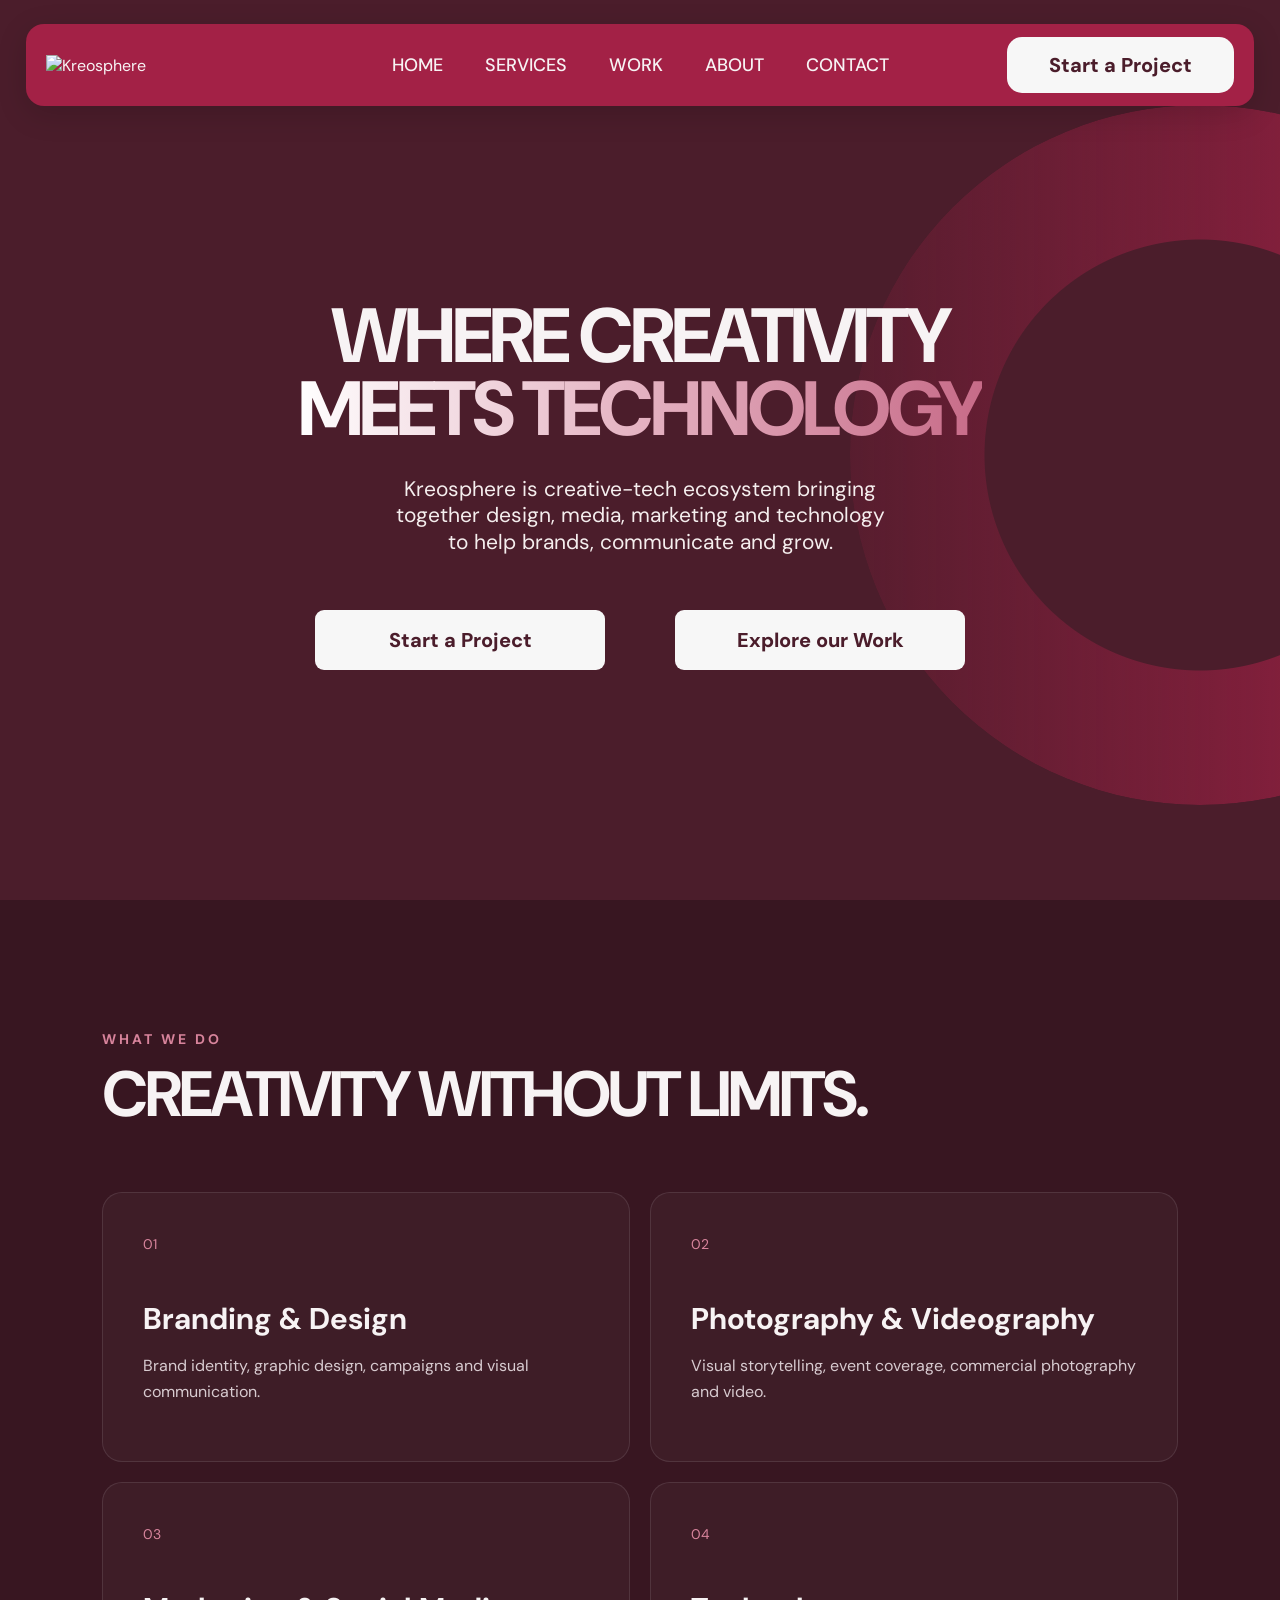
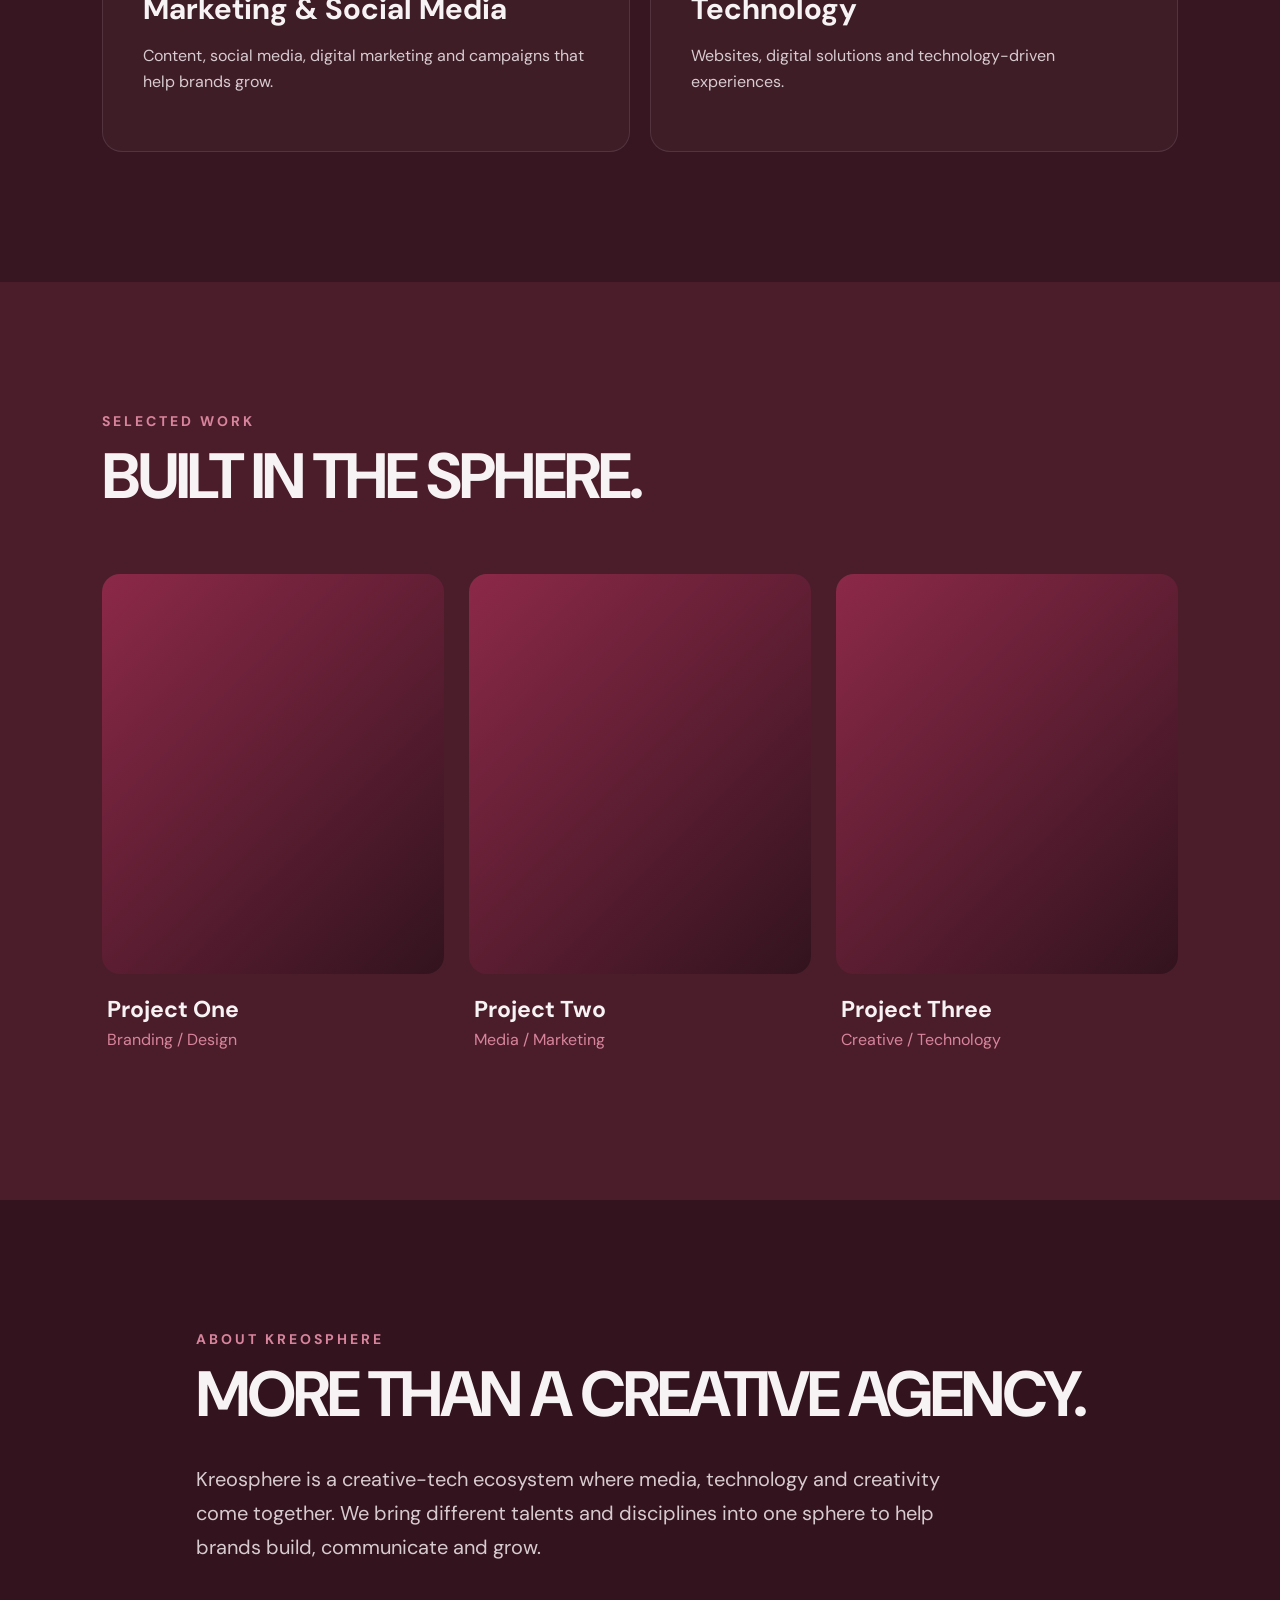
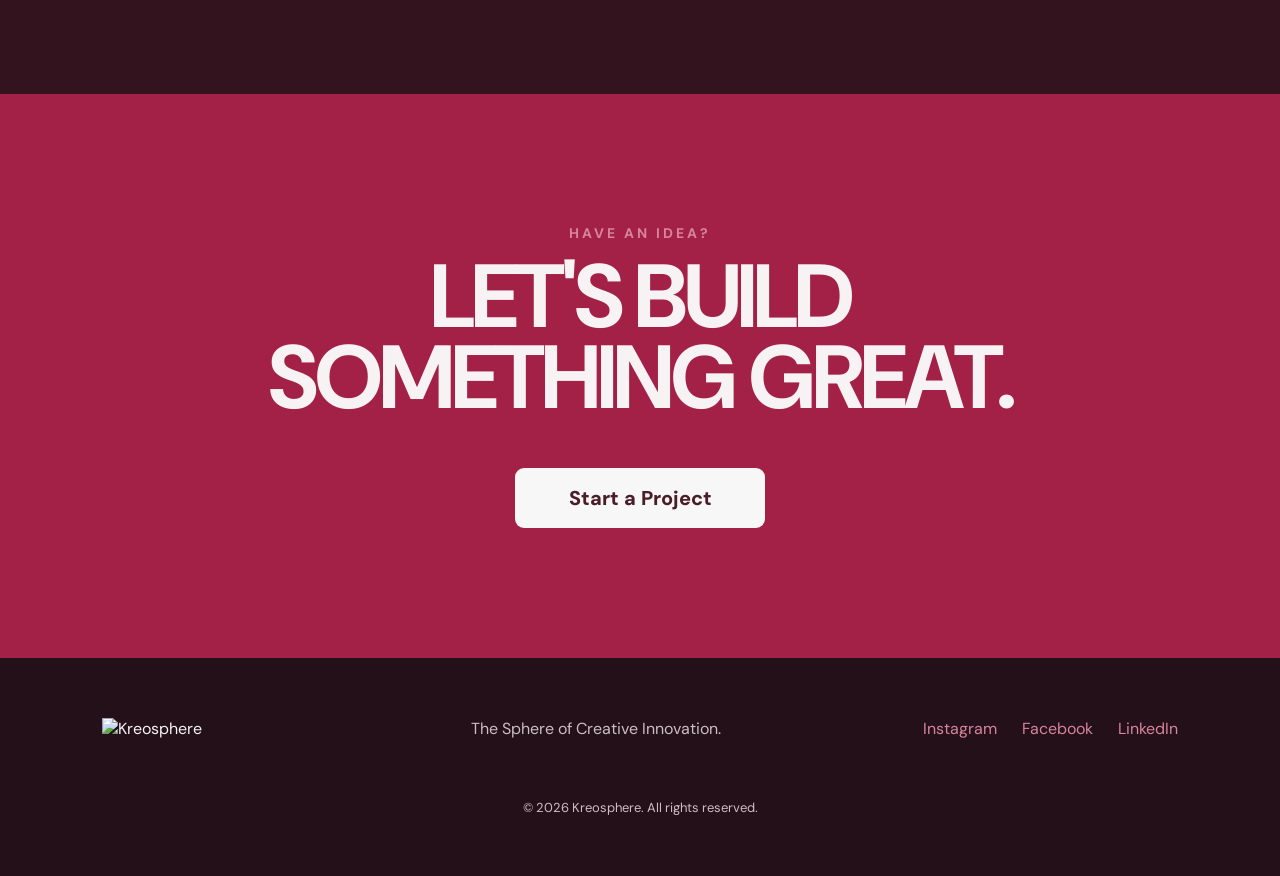
==== index.html @ d0f2327f "Add files via upload" ====
<!DOCTYPE html>
<html lang="en">
<head>
    <meta charset="UTF-8">

    <meta name="viewport" content="width=device-width, initial-scale=1.0">

    <title>Kreosphere | The Sphere of Creative Innovation</title>

    <link rel="icon" type="image/png" href="assets/Logomark.png">

    <!-- Google Font -->
    <link rel="preconnect" href="https://fonts.googleapis.com">
    <link rel="preconnect" href="https://fonts.gstatic.com" crossorigin>
    <link href="https://fonts.googleapis.com/css2?family=DM+Sans:wght@400;500;600;700;800&display=swap" rel="stylesheet">

    <link rel="stylesheet" href="styles.css">
</head>

<body>

    <header class="navbar">

        <a href="#" class="logo">
            <img src="assets/IT project- Kreosphere build logo white.png" alt="Kreosphere">
        </a>

        <nav class="nav-links">
            <a href="#home">HOME</a>
            <a href="#services">SERVICES</a>
            <a href="#work">WORK</a>
            <a href="#about">ABOUT</a>
            <a href="#contact">CONTACT</a>
        </nav>

        <a href="#contact" class="nav-button">
            Start a Project
        </a>

    </header>


  
    <main>

        <section class="hero" id="home">

           
            <div class="hero-circle"></div>

            <div class="hero-content">

                <h1>
                    WHERE CREATIVITY<br>
                    <span>MEETS TECHNOLOGY</span>
                </h1>

                <p>
                    Kreosphere is creative-tech ecosystem bringing<br>
                    together design, media, marketing and technology<br>
                    to help brands, communicate and grow.
                </p>

                <div class="hero-buttons">

                    <a href="#contact" class="primary-button">
                        Start a Project
                    </a>

                    <a href="#work" class="secondary-button">
                        Explore our Work
                    </a>

                </div>

            </div>

        </section>


        <!-- SERVICES -->
        <section class="services" id="services">

            <div class="section-heading">
                <p>WHAT WE DO</p>
                <h2>CREATIVITY WITHOUT LIMITS.</h2>
            </div>

            <div class="service-grid">

                <div class="service-card">
                    <span>01</span>
                    <h3>Branding & Design</h3>
                    <p>
                        Brand identity, graphic design, campaigns
                        and visual communication.
                    </p>
                </div>

                <div class="service-card">
                    <span>02</span>
                    <h3>Photography & Videography</h3>
                    <p>
                        Visual storytelling, event coverage,
                        commercial photography and video.
                    </p>
                </div>

                <div class="service-card">
                    <span>03</span>
                    <h3>Marketing & Social Media</h3>
                    <p>
                        Content, social media, digital marketing
                        and campaigns that help brands grow.
                    </p>
                </div>

                <div class="service-card">
                    <span>04</span>
                    <h3>Technology</h3>
                    <p>
                        Websites, digital solutions and
                        technology-driven experiences.
                    </p>
                </div>

            </div>

        </section>


        <!-- WORK -->
        <section class="work" id="work">

            <div class="section-heading">
                <p>SELECTED WORK</p>
                <h2>BUILT IN THE SPHERE.</h2>
            </div>

            <div class="work-grid">

                <div class="work-card">
                    <div class="work-image"></div>
                    <div class="work-info">
                        <h3>Project One</h3>
                        <p>Branding / Design</p>
                    </div>
                </div>

                <div class="work-card">
                    <div class="work-image"></div>
                    <div class="work-info">
                        <h3>Project Two</h3>
                        <p>Media / Marketing</p>
                    </div>
                </div>

                <div class="work-card">
                    <div class="work-image"></div>
                    <div class="work-info">
                        <h3>Project Three</h3>
                        <p>Creative / Technology</p>
                    </div>
                </div>

            </div>

        </section>


        <!-- ABOUT -->
        <section class="about" id="about">

            <div class="about-text">

                <p class="small-title">ABOUT KREOSPHERE</p>

                <h2>
                    MORE THAN A
                    CREATIVE AGENCY.
                </h2>

                <p>
                    Kreosphere is a creative-tech ecosystem where
                    media, technology and creativity come together.
                    We bring different talents and disciplines into
                    one sphere to help brands build, communicate
                    and grow.
                </p>

            </div>

        </section>


        <!-- CTA -->
        <section class="cta" id="contact">

            <p>HAVE AN IDEA?</p>

            <h2>
                LET'S BUILD<br>
                SOMETHING GREAT.
            </h2>

            <a href="mailto:hello@kreosphere.com" class="primary-button">
                Start a Project
            </a>

        </section>

    </main>


    <!-- FOOTER -->
    <footer>

        <div class="footer-logo">
            <img src="assets/IT project- Kreosphere build logo white secondary.png" alt="Kreosphere">
        </div>

        <p>
            The Sphere of Creative Innovation.
        </p>

        <div class="footer-links">
            <a href="https://www.instagram.com/kreospherehq?stkn=ZWt1ZDQ5ZHQ1cnZi&utm_source=qr">Instagram</a>
            <a href="https://www.facebook.com/share/196QaWcd8y/?mibextid=wwXIfr">Facebook</a>
            <a href="https://www.linkedin.com/company/kreospherehq/about/?viewAsMember=true">LinkedIn</a>
        </div>

        <p class="copyright">
            © 2026 Kreosphere. All rights reserved.
        </p>

    </footer>


    <script src="script.js"></script>

</body>
</html>
---- styles.css ----
/* =========================
   KREOSPHERE
   GLOBAL STYLES
========================= */

* {
  margin: 0;
  padding: 0;
  box-sizing: border-box;
}

html {
  scroll-behavior: smooth;
}

body {
  font-family: "DM Sans", sans-serif;
  background: #4b1d2b;
  color: #f7f3f4;
  overflow-x: hidden;
}

a {
  text-decoration: none;
  color: inherit;
}

/* =========================
   NAVBAR
========================= */

.navbar {
  position: fixed;
  top: 24px;
  left: 2%;
  right: 2%;

  height: 82px;

  display: flex;
  align-items: center;

  padding: 0 20px;

  background: #a32146;

  border-radius: 18px;
  box-shadow: 0 8px 30px rgba(0, 0, 0, 0.15);

  z-index: 10;
}

.logo img {
  width: 48px;
  height: 48px;
  object-fit: contain;
}

.nav-links {
  position: absolute;
  left: 50%;
  transform: translateX(-50%);

  display: flex;
  gap: 42px;
}

.nav-links a {
  font-size: 18px;
  font-weight: 500;

  transition: opacity 0.3s ease;
}

.nav-links a:hover {
  opacity: 0.65;
}

.nav-button {
  margin-left: auto;

  background: #f7f7f7;
  color: #4b1d2b;

  padding: 15px 42px;

  border-radius: 15px;

  font-size: 20px;
  font-weight: 800;

  transition: transform 0.3s ease;
}

.nav-button:hover {
  transform: translateY(-2px);
}

/* =========================
   HERO
========================= */

.hero {
  min-height: 100vh;

  position: relative;

  display: flex;
  align-items: center;
  justify-content: center;

  overflow: hidden;

  padding: 150px 20px 80px;
}

.hero-content {
  position: relative;
  z-index: 2;

  text-align: center;

  max-width: 1000px;
}

.hero h1 {
  font-size: clamp(48px, 6vw, 88px);
  line-height: 0.95;

  font-weight: 800;

  letter-spacing: -4px;

  margin-bottom: 30px;
}

.hero h1 span {
  background: linear-gradient(90deg, #ffffff 0%, #e7b9c7 45%, #c76b88 100%);

  -webkit-background-clip: text;
  -webkit-text-fill-color: transparent;
}

.hero p {
  font-size: 21px;
  line-height: 1.25;

  max-width: 720px;

  margin: 0 auto 55px;

  color: #f5eeee;
}

/* =========================
   HERO BUTTONS
========================= */

.hero-buttons {
  display: flex;
  justify-content: center;
  gap: 70px;
}

.primary-button,
.secondary-button {
  display: inline-flex;
  align-items: center;
  justify-content: center;

  min-width: 290px;

  padding: 17px 35px;

  border-radius: 9px;

  font-size: 20px;
  font-weight: 800;

  transition:
    transform 0.3s ease,
    box-shadow 0.3s ease;
}

.primary-button,
.secondary-button {
  background: #f7f7f7;
  color: #4b1d2b;
}

.primary-button:hover,
.secondary-button:hover {
  transform: translateY(-4px);

  box-shadow: 0 12px 30px rgba(0, 0, 0, 0.2);
}


.hero-circle {
    position: absolute;

    width: 700px;
    height: 700px;

    right: -270px;
    top: 105px;

    border-radius: 50%;

    background: linear-gradient(
        90deg,
        rgba(163, 33, 70, 0.15),
        rgba(163, 33, 70, 0.9)
    );

    -webkit-mask:
        radial-gradient(
            farthest-side,
            transparent calc(100% - 135px),
            #000 calc(100% - 134px)
        );

    mask:
        radial-gradient(
            farthest-side,
            transparent calc(100% - 135px),
            #000 calc(100% - 134px)
        );

    z-index: 1;
}

/* =========================
   GENERAL SECTIONS
========================= */

.services,
.work,
.about,
.cta {
  padding: 130px 8%;
}

.section-heading {
  margin-bottom: 65px;
}

.section-heading p,
.small-title,
.cta > p {
  color: #d8849c;

  font-size: 14px;
  font-weight: 700;

  letter-spacing: 3px;

  margin-bottom: 15px;
}

.section-heading h2,
.about h2 {
  font-size: clamp(40px, 5vw, 70px);
  line-height: 1;

  letter-spacing: -3px;
}

/* =========================
   SERVICES
========================= */

.services {
  background: #381621;
}

.service-grid {
  display: grid;

  grid-template-columns: repeat(2, 1fr);

  gap: 20px;
}

.service-card {
  min-height: 270px;

  padding: 40px;

  border: 1px solid rgba(255, 255, 255, 0.1);

  border-radius: 20px;

  background: rgba(255, 255, 255, 0.03);

  transition:
    transform 0.3s ease,
    background 0.3s ease;
}

.service-card:hover {
  transform: translateY(-8px);

  background: rgba(255, 255, 255, 0.06);
}

.service-card span {
  color: #d8849c;
  font-size: 14px;
}

.service-card h3 {
  font-size: 30px;
  margin: 45px 0 15px;
}

.service-card p {
  max-width: 450px;

  color: #d8cbd0;

  line-height: 1.6;
}

/* =========================
   WORK
========================= */

.work {
  background: #4b1d2b;
}

.work-grid {
  display: grid;

  grid-template-columns: repeat(3, 1fr);

  gap: 25px;
}

.work-card {
  overflow: hidden;
}

.work-image {
  height: 400px;

  border-radius: 18px;

  background: linear-gradient(135deg, #8c2948, #32131e);

  transition: transform 0.4s ease;
}

.work-card:hover .work-image {
  transform: scale(1.03);
}

.work-info {
  padding: 20px 5px;
}

.work-info h3 {
  font-size: 23px;
}

.work-info p {
  color: #d8849c;
  margin-top: 5px;
}

/* =========================
   ABOUT
========================= */

.about {
  background: #32131e;

  display: flex;
  justify-content: center;
}

.about-text {
  max-width: 900px;
}

.about h2 {
  margin-bottom: 35px;
}

.about-text > p:last-child {
  max-width: 750px;

  color: #d8cbd0;

  font-size: 20px;

  line-height: 1.7;
}

/* =========================
   CTA
========================= */

.cta {
  text-align: center;

  background: #a32146;

  min-height: 550px;

  display: flex;
  flex-direction: column;
  align-items: center;
  justify-content: center;
}

.cta h2 {
  font-size: clamp(50px, 7vw, 100px);
  line-height: 0.9;

  letter-spacing: -4px;

  margin-bottom: 50px;
}

.cta .primary-button {
  min-width: 250px;
}

/* =========================
   FOOTER
========================= */

footer {
  padding: 60px 8%;

  background: #241018;

  display: grid;

  grid-template-columns: 1fr 1fr 1fr;

  align-items: center;

  gap: 30px;
}

.footer-logo img {
  width: 45px;
}

footer p {
  color: #cdbec3;
}

.footer-links {
  display: flex;
  justify-content: flex-end;
  gap: 25px;
}

.footer-links a {
  color: #d8849c;
}

.copyright {
  grid-column: 1 / -1;

  text-align: center;

  font-size: 13px;

  margin-top: 30px;
}

/* =========================
   MOBILE
========================= */

@media (max-width: 900px) {
  .navbar {
    height: 70px;
  }

  .logo img {
    width: 40px;
    height: 40px;
  }

  .nav-links {
    display: none;
  }

  .nav-button {
    padding: 11px 20px;
    font-size: 15px;
  }

  .hero {
    padding-top: 130px;
  }

  .hero h1 {
    letter-spacing: -2px;
  }

  .hero p {
    font-size: 17px;
  }

  .hero-buttons {
    flex-direction: column;
    gap: 15px;

    align-items: center;
  }

  .primary-button,
  .secondary-button {
    width: 100%;
    max-width: 300px;
  }

  .hero-circle {
    width: 400px;
    height: 400px;

    right: -220px;
    top: 200px;

    border-width: 80px;

    opacity: 0.5;
  }

  .service-grid,
  .work-grid {
    grid-template-columns: 1fr;
  }

  .work-image {
    height: 300px;
  }

  footer {
    grid-template-columns: 1fr;

    text-align: center;
  }

  .footer-links {
    justify-content: center;
  }
}
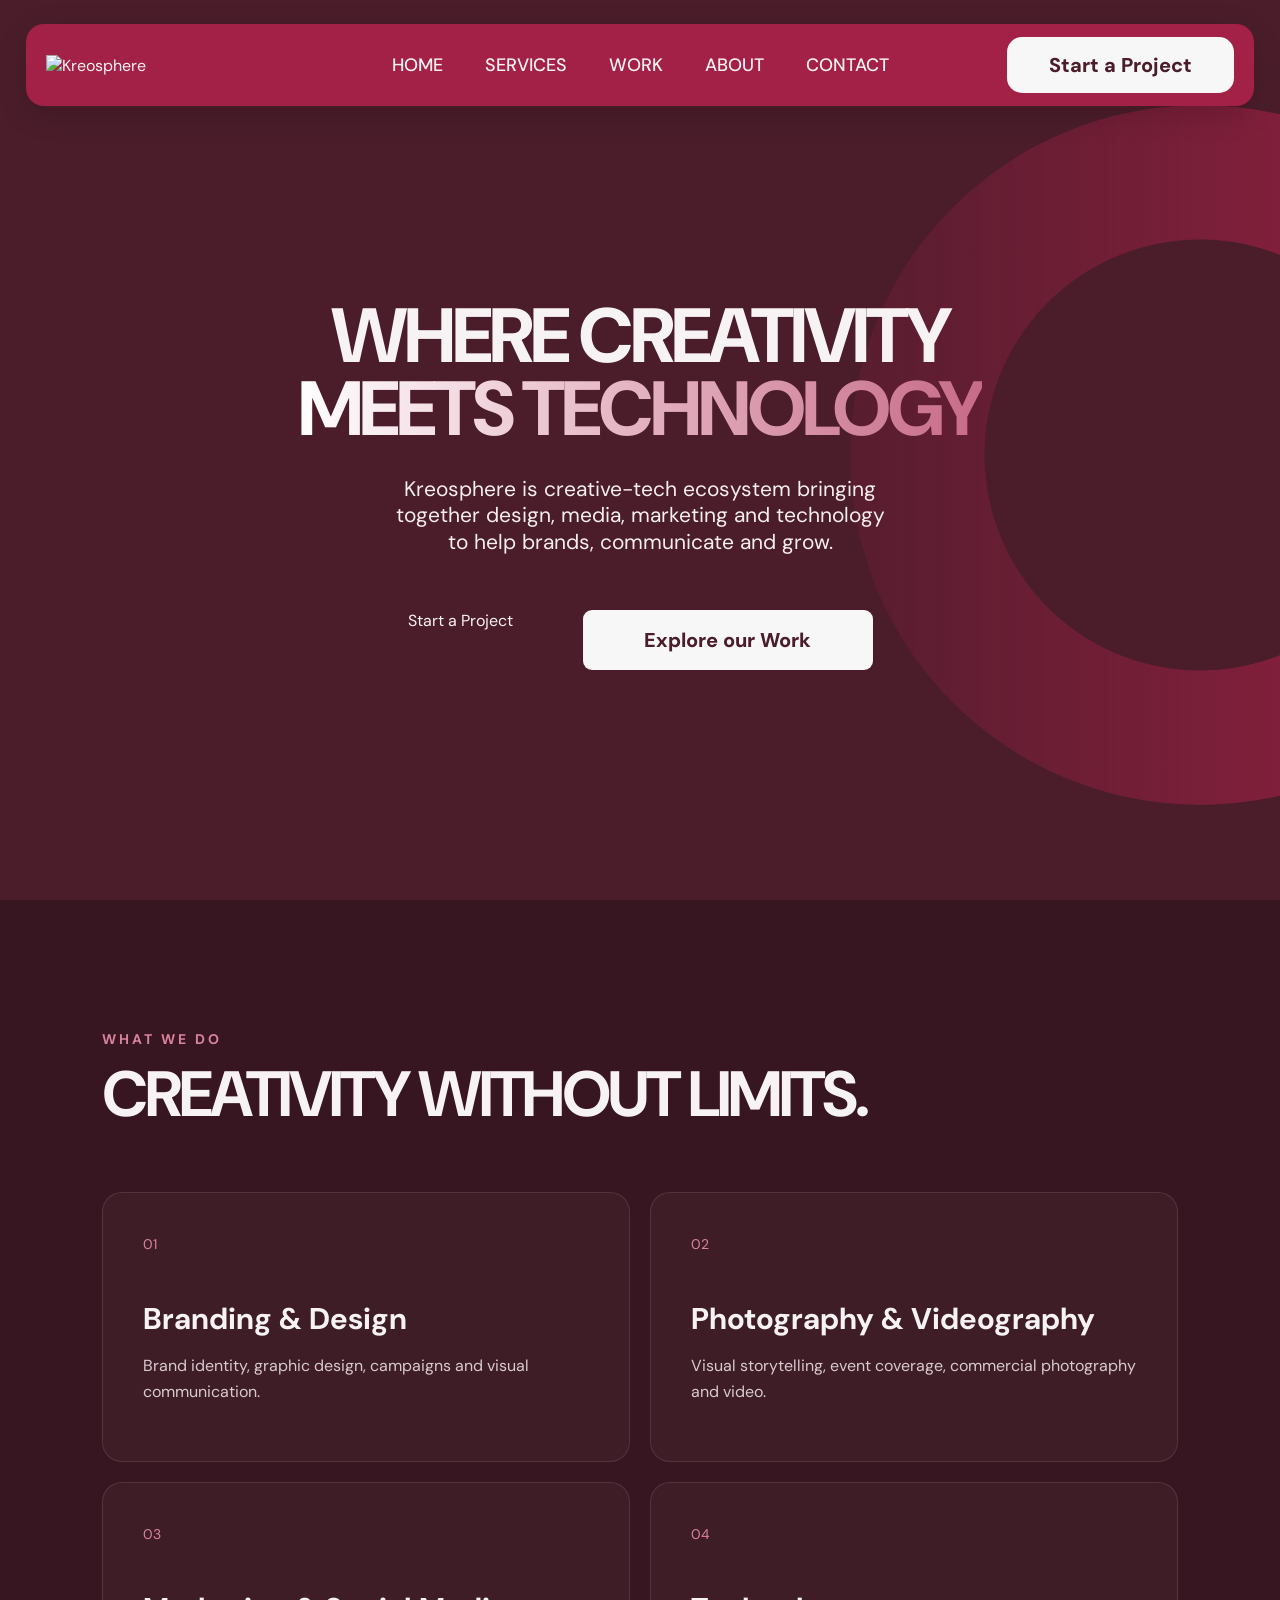
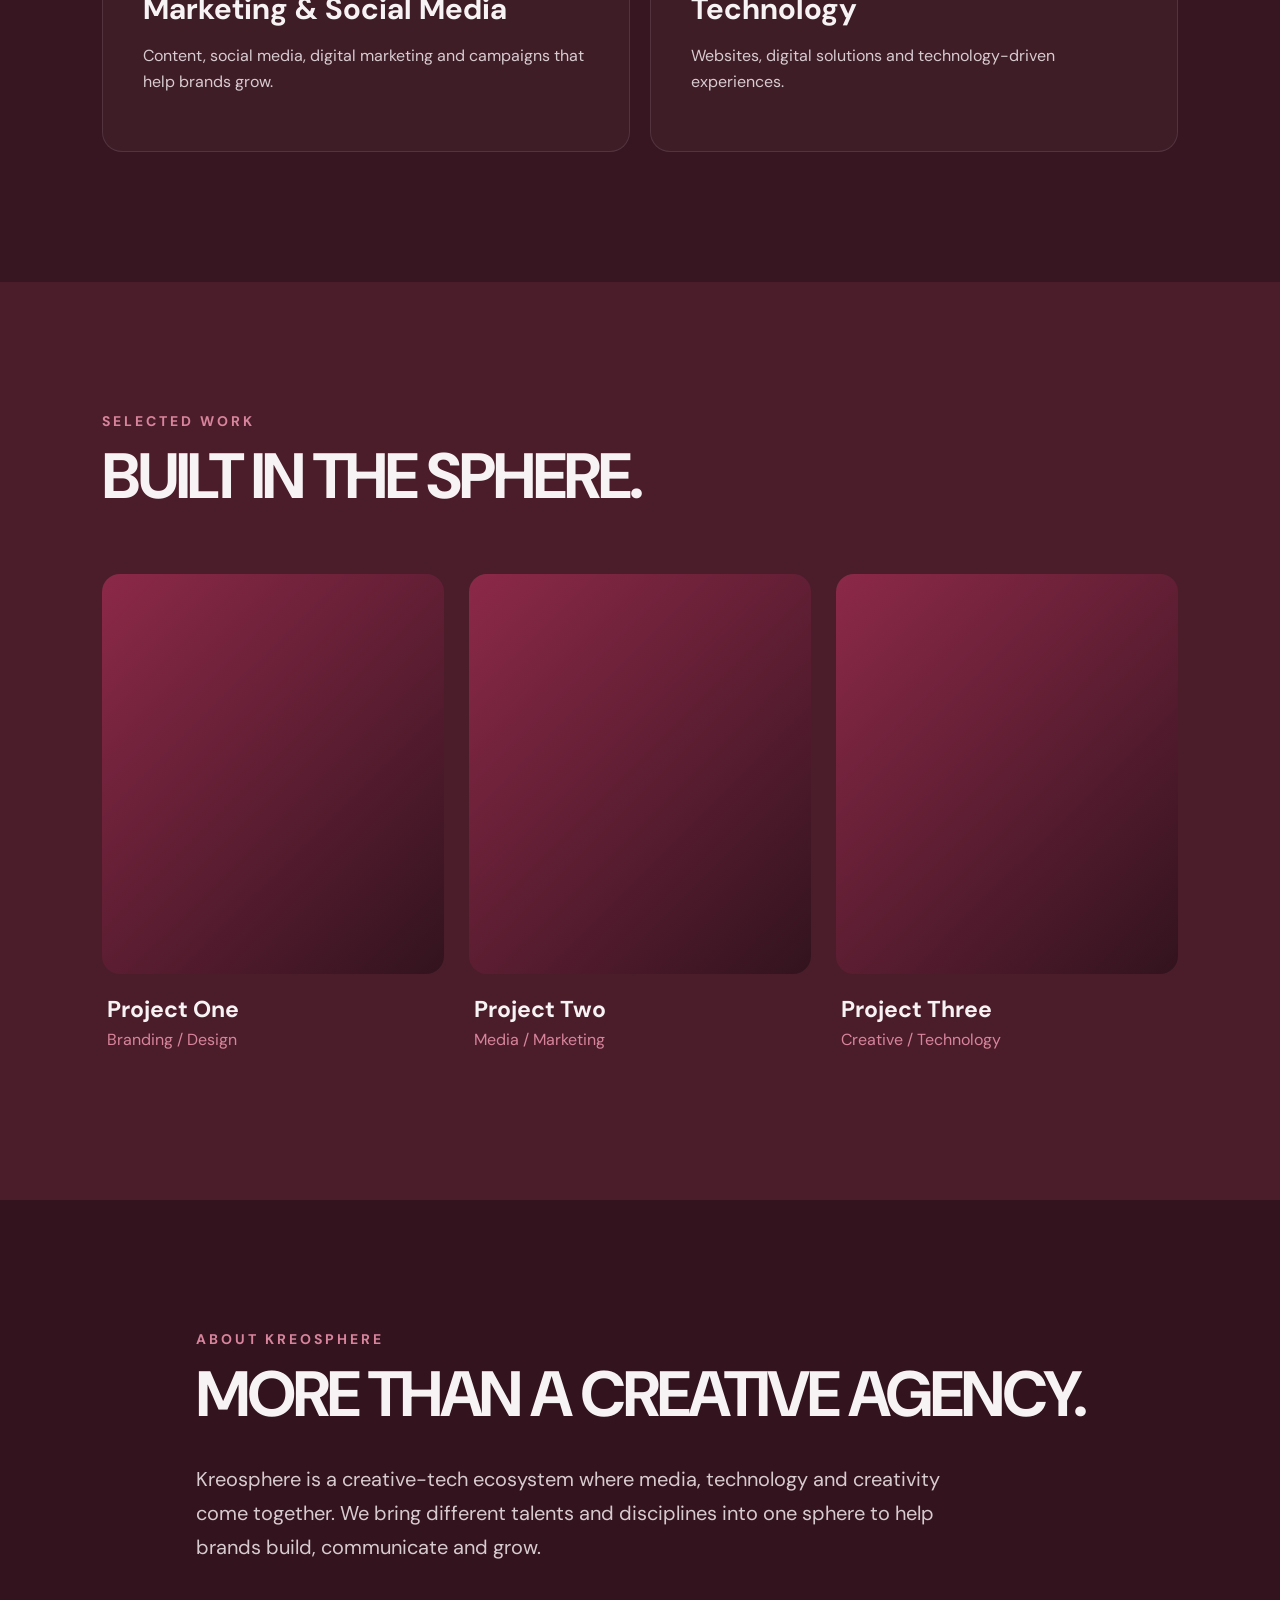
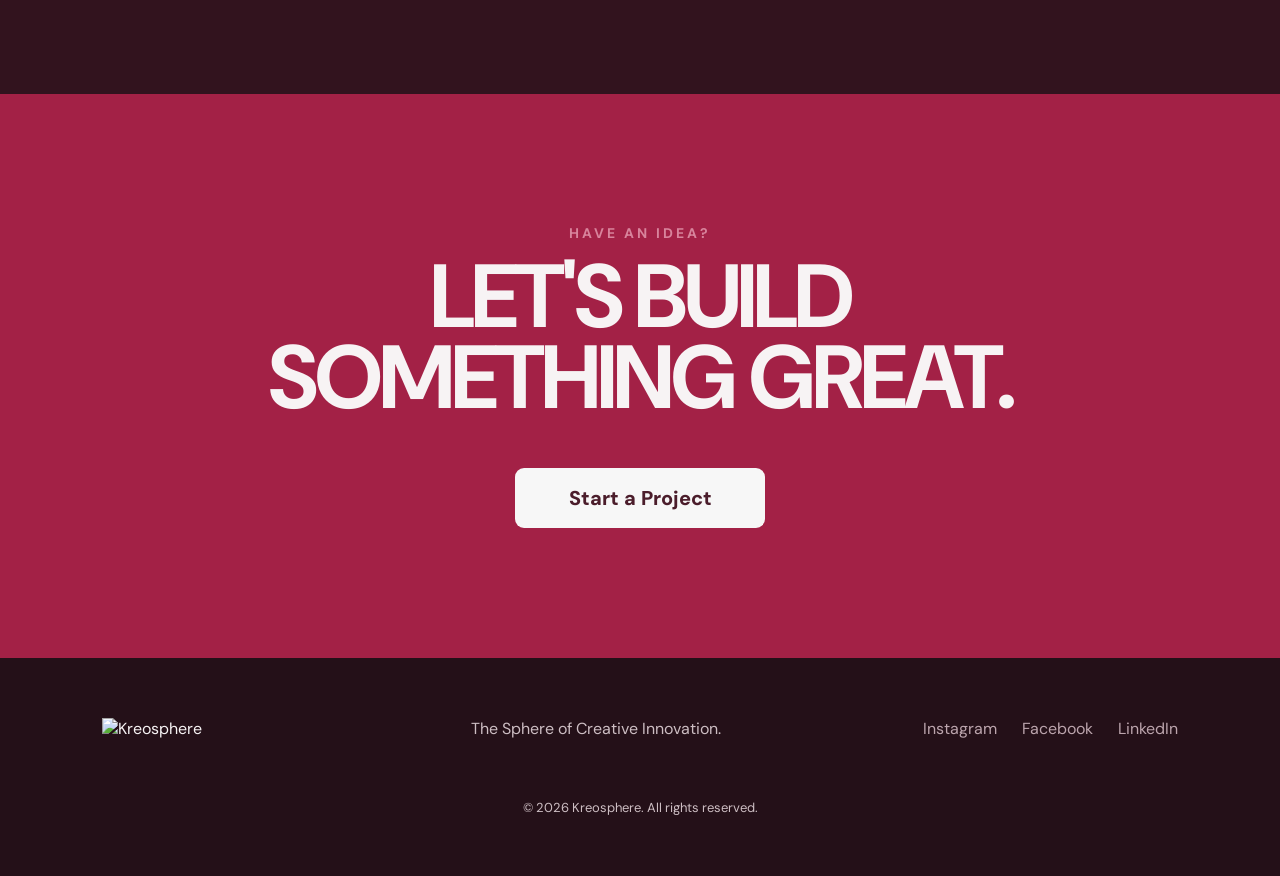
==== commit a3ed4640: "Add files via upload" ====
--- a/index.html
+++ b/index.html
@@ -1,242 +1,207 @@
-<!DOCTYPE html>
+<!doctype html>
 <html lang="en">
-<head>
-    <meta charset="UTF-8">
-
-    <meta name="viewport" content="width=device-width, initial-scale=1.0">
+  <head>
+    <meta charset="UTF-8" />
+
+    <meta name="viewport" content="width=device-width, initial-scale=1.0" />
 
     <title>Kreosphere | The Sphere of Creative Innovation</title>
 
-    <link rel="icon" type="image/png" href="assets/Logomark.png">
+    <link rel="icon" type="image/png" href="assets/Logomark.png" />
 
     <!-- Google Font -->
-    <link rel="preconnect" href="https://fonts.googleapis.com">
-    <link rel="preconnect" href="https://fonts.gstatic.com" crossorigin>
-    <link href="https://fonts.googleapis.com/css2?family=DM+Sans:wght@400;500;600;700;800&display=swap" rel="stylesheet">
-
-    <link rel="stylesheet" href="styles.css">
-</head>
-
-<body>
-
+    <link rel="preconnect" href="https://fonts.googleapis.com" />
+    <link rel="preconnect" href="https://fonts.gstatic.com" crossorigin />
+    <link
+      href="https://fonts.googleapis.com/css2?family=DM+Sans:wght@400;500;600;700;800&display=swap"
+      rel="stylesheet"
+    />
+
+    <link rel="stylesheet" href="styles.css" />
+  </head>
+
+  <body>
     <header class="navbar">
-
-        <a href="#" class="logo">
-            <img src="assets/IT project- Kreosphere build logo white.png" alt="Kreosphere">
+      <a href="#" class="logo">
+        <img
+          src="assets/IT project- Kreosphere build logo white.png"
+          alt="Kreosphere"
+        />
+      </a>
+
+      <nav class="nav-links">
+        <a href="#home">HOME</a>
+        <a href="#services">SERVICES</a>
+        <a href="#work">WORK</a>
+        <a href="#about">ABOUT</a>
+        <a href="contact.html">CONTACT</a>
+      </nav>
+
+      <a href="contact.html" class="nav-button"> Start a Project </a>
+    </header>
+
+    <main>
+      <section class="hero" id="home">
+        <div class="hero-circle"></div>
+
+        <div class="hero-content">
+          <h1>
+            WHERE CREATIVITY<br />
+            <span>MEETS TECHNOLOGY</span>
+          </h1>
+
+          <p>
+            Kreosphere is creative-tech ecosystem bringing<br />
+            together design, media, marketing and technology<br />
+            to help brands, communicate and grow.
+          </p>
+
+          <div class="hero-buttons">
+            <a href="contact.html" class="hero-button"> Start a Project </a>
+
+            <a href="#work" class="secondary-button"> Explore our Work </a>
+          </div>
+        </div>
+      </section>
+
+      <!-- SERVICES -->
+      <section class="services" id="services">
+        <div class="section-heading">
+          <p>WHAT WE DO</p>
+          <h2>CREATIVITY WITHOUT LIMITS.</h2>
+        </div>
+
+        <div class="service-grid">
+          <div class="service-card">
+            <span>01</span>
+            <h3>Branding & Design</h3>
+            <p>
+              Brand identity, graphic design, campaigns and visual
+              communication.
+            </p>
+          </div>
+
+          <div class="service-card">
+            <span>02</span>
+            <h3>Photography & Videography</h3>
+            <p>
+              Visual storytelling, event coverage, commercial photography and
+              video.
+            </p>
+          </div>
+
+          <div class="service-card">
+            <span>03</span>
+            <h3>Marketing & Social Media</h3>
+            <p>
+              Content, social media, digital marketing and campaigns that help
+              brands grow.
+            </p>
+          </div>
+
+          <div class="service-card">
+            <span>04</span>
+            <h3>Technology</h3>
+            <p>
+              Websites, digital solutions and technology-driven experiences.
+            </p>
+          </div>
+        </div>
+      </section>
+
+      <!-- WORK -->
+      <section class="work" id="work">
+        <div class="section-heading">
+          <p>SELECTED WORK</p>
+          <h2>BUILT IN THE SPHERE.</h2>
+        </div>
+
+        <div class="work-grid">
+          <div class="work-card">
+            <div class="work-image"></div>
+            <div class="work-info">
+              <h3>Project One</h3>
+              <p>Branding / Design</p>
+            </div>
+          </div>
+
+          <div class="work-card">
+            <div class="work-image"></div>
+            <div class="work-info">
+              <h3>Project Two</h3>
+              <p>Media / Marketing</p>
+            </div>
+          </div>
+
+          <div class="work-card">
+            <div class="work-image"></div>
+            <div class="work-info">
+              <h3>Project Three</h3>
+              <p>Creative / Technology</p>
+            </div>
+          </div>
+        </div>
+      </section>
+
+      <!-- ABOUT -->
+      <section class="about" id="about">
+        <div class="about-text">
+          <p class="small-title">ABOUT KREOSPHERE</p>
+
+          <h2>MORE THAN A CREATIVE AGENCY.</h2>
+
+          <p>
+            Kreosphere is a creative-tech ecosystem where media, technology and
+            creativity come together. We bring different talents and disciplines
+            into one sphere to help brands build, communicate and grow.
+          </p>
+        </div>
+      </section>
+
+      <!-- CTA -->
+      <section class="cta" id="contact">
+        <p>HAVE AN IDEA?</p>
+
+        <h2>
+          LET'S BUILD<br />
+          SOMETHING GREAT.
+        </h2>
+
+        <a href="contact.html" class="primary-button">
+          Start a Project
         </a>
-
-        <nav class="nav-links">
-            <a href="#home">HOME</a>
-            <a href="#services">SERVICES</a>
-            <a href="#work">WORK</a>
-            <a href="#about">ABOUT</a>
-            <a href="#contact">CONTACT</a>
-        </nav>
-
-        <a href="#contact" class="nav-button">
-            Start a Project
-        </a>
-
-    </header>
-
-
-  
-    <main>
-
-        <section class="hero" id="home">
-
-           
-            <div class="hero-circle"></div>
-
-            <div class="hero-content">
-
-                <h1>
-                    WHERE CREATIVITY<br>
-                    <span>MEETS TECHNOLOGY</span>
-                </h1>
-
-                <p>
-                    Kreosphere is creative-tech ecosystem bringing<br>
-                    together design, media, marketing and technology<br>
-                    to help brands, communicate and grow.
-                </p>
-
-                <div class="hero-buttons">
-
-                    <a href="#contact" class="primary-button">
-                        Start a Project
-                    </a>
-
-                    <a href="#work" class="secondary-button">
-                        Explore our Work
-                    </a>
-
-                </div>
-
-            </div>
-
-        </section>
-
-
-        <!-- SERVICES -->
-        <section class="services" id="services">
-
-            <div class="section-heading">
-                <p>WHAT WE DO</p>
-                <h2>CREATIVITY WITHOUT LIMITS.</h2>
-            </div>
-
-            <div class="service-grid">
-
-                <div class="service-card">
-                    <span>01</span>
-                    <h3>Branding & Design</h3>
-                    <p>
-                        Brand identity, graphic design, campaigns
-                        and visual communication.
-                    </p>
-                </div>
-
-                <div class="service-card">
-                    <span>02</span>
-                    <h3>Photography & Videography</h3>
-                    <p>
-                        Visual storytelling, event coverage,
-                        commercial photography and video.
-                    </p>
-                </div>
-
-                <div class="service-card">
-                    <span>03</span>
-                    <h3>Marketing & Social Media</h3>
-                    <p>
-                        Content, social media, digital marketing
-                        and campaigns that help brands grow.
-                    </p>
-                </div>
-
-                <div class="service-card">
-                    <span>04</span>
-                    <h3>Technology</h3>
-                    <p>
-                        Websites, digital solutions and
-                        technology-driven experiences.
-                    </p>
-                </div>
-
-            </div>
-
-        </section>
-
-
-        <!-- WORK -->
-        <section class="work" id="work">
-
-            <div class="section-heading">
-                <p>SELECTED WORK</p>
-                <h2>BUILT IN THE SPHERE.</h2>
-            </div>
-
-            <div class="work-grid">
-
-                <div class="work-card">
-                    <div class="work-image"></div>
-                    <div class="work-info">
-                        <h3>Project One</h3>
-                        <p>Branding / Design</p>
-                    </div>
-                </div>
-
-                <div class="work-card">
-                    <div class="work-image"></div>
-                    <div class="work-info">
-                        <h3>Project Two</h3>
-                        <p>Media / Marketing</p>
-                    </div>
-                </div>
-
-                <div class="work-card">
-                    <div class="work-image"></div>
-                    <div class="work-info">
-                        <h3>Project Three</h3>
-                        <p>Creative / Technology</p>
-                    </div>
-                </div>
-
-            </div>
-
-        </section>
-
-
-        <!-- ABOUT -->
-        <section class="about" id="about">
-
-            <div class="about-text">
-
-                <p class="small-title">ABOUT KREOSPHERE</p>
-
-                <h2>
-                    MORE THAN A
-                    CREATIVE AGENCY.
-                </h2>
-
-                <p>
-                    Kreosphere is a creative-tech ecosystem where
-                    media, technology and creativity come together.
-                    We bring different talents and disciplines into
-                    one sphere to help brands build, communicate
-                    and grow.
-                </p>
-
-            </div>
-
-        </section>
-
-
-        <!-- CTA -->
-        <section class="cta" id="contact">
-
-            <p>HAVE AN IDEA?</p>
-
-            <h2>
-                LET'S BUILD<br>
-                SOMETHING GREAT.
-            </h2>
-
-            <a href="mailto:hello@kreosphere.com" class="primary-button">
-                Start a Project
-            </a>
-
-        </section>
-
+       
+      </section>
     </main>
-
 
     <!-- FOOTER -->
     <footer>
-
-        <div class="footer-logo">
-            <img src="assets/IT project- Kreosphere build logo white secondary.png" alt="Kreosphere">
-        </div>
-
-        <p>
-            The Sphere of Creative Innovation.
-        </p>
-
-        <div class="footer-links">
-            <a href="https://www.instagram.com/kreospherehq?stkn=ZWt1ZDQ5ZHQ1cnZi&utm_source=qr">Instagram</a>
-            <a href="https://www.facebook.com/share/196QaWcd8y/?mibextid=wwXIfr">Facebook</a>
-            <a href="https://www.linkedin.com/company/kreospherehq/about/?viewAsMember=true">LinkedIn</a>
-        </div>
-
-        <p class="copyright">
-            © 2026 Kreosphere. All rights reserved.
-        </p>
-
+      <div class="footer-logo">
+        <img
+          src="assets/IT project- Kreosphere build logo white secondary.png"
+          alt="Kreosphere"
+        />
+      </div>
+
+      <p>The Sphere of Creative Innovation.</p>
+
+      <div class="footer-links">
+        <a
+          href="https://www.instagram.com/kreospherehq?stkn=ZWt1ZDQ5ZHQ1cnZi&utm_source=qr"
+          >Instagram</a
+        >
+        <a href="https://www.facebook.com/share/196QaWcd8y/?mibextid=wwXIfr"
+          >Facebook</a
+        >
+        <a
+          href="https://www.linkedin.com/company/kreospherehq/about/?viewAsMember=true"
+          >LinkedIn</a
+        >
+      </div>
+
+      <p class="copyright">© 2026 Kreosphere. All rights reserved.</p>
     </footer>
 
-
     <script src="script.js"></script>
-
-</body>
-</html>+  </body>
+</html>
--- a/styles.css
+++ b/styles.css
@@ -50,6 +50,11 @@
   z-index: 10;
 }
 
+.logo img {
+  width: 48px;
+  height: 48px;
+  object-fit: contain;
+}
 .logo img {
   width: 48px;
   height: 48px;
@@ -553,3 +558,409 @@
     justify-content: center;
   }
 }
+
+
+/* =========================================
+   CONTACT PAGE
+========================================= */
+
+.contact-page {
+    background: #2b0716;
+    color: #ffffff;
+    min-height: 100vh;
+}
+
+
+/* CONTACT HERO */
+
+.contact-hero {
+    position: relative;
+    max-width: 1200px;
+    margin: 0 auto;
+    padding: 180px 40px 100px;
+
+    display: grid;
+    grid-template-columns: 0.9fr 1.1fr;
+    gap: 80px;
+}
+
+
+/* INTRO */
+
+.contact-intro {
+    padding-top: 30px;
+}
+
+.contact-label {
+    font-size: 13px;
+    font-weight: 700;
+    letter-spacing: 2px;
+    color: #d9a9b9;
+    margin-bottom: 24px;
+}
+
+.contact-intro h1 {
+    font-size: clamp(48px, 6vw, 78px);
+    line-height: 0.98;
+    letter-spacing: -3px;
+    margin: 0 0 30px;
+    font-weight: 600;
+}
+
+.contact-intro h1 span {
+    display: block;
+
+    background: linear-gradient(
+        90deg,
+        #ffffff 0%,
+        #d9a9b9 55%,
+        #9c3456 100%
+    );
+
+    -webkit-background-clip: text;
+    -webkit-text-fill-color: transparent;
+    background-clip: text;
+}
+
+.contact-description {
+    max-width: 470px;
+    color: #d6c2c9;
+    font-size: 16px;
+    line-height: 1.8;
+}
+
+
+/* FORM CONTAINER */
+
+.contact-form-wrapper {
+    position: relative;
+
+    background: rgba(255, 255, 255, 0.055);
+
+    border: 1px solid rgba(255, 255, 255, 0.12);
+
+    border-radius: 28px;
+
+    padding: 42px;
+
+    backdrop-filter: blur(12px);
+}
+
+
+/* FORM ROW */
+
+.form-row {
+    display: grid;
+    grid-template-columns: 1fr 1fr;
+    gap: 20px;
+}
+
+
+/* FORM GROUP */
+
+.form-group {
+    margin-bottom: 22px;
+}
+
+.form-group label {
+    display: block;
+
+    margin-bottom: 9px;
+
+    font-size: 13px;
+    font-weight: 600;
+
+    color: #eadde2;
+}
+
+
+/* INPUTS */
+
+.form-group input,
+.form-group select,
+.form-group textarea {
+
+    width: 100%;
+
+    box-sizing: border-box;
+
+    border: 1px solid rgba(255, 255, 255, 0.13);
+
+    background: rgba(0, 0, 0, 0.16);
+
+    color: #ffffff;
+
+    border-radius: 12px;
+
+    padding: 15px 16px;
+
+    font-family: inherit;
+
+    font-size: 14px;
+
+    outline: none;
+
+    transition: 0.25s ease;
+}
+
+
+.form-group input::placeholder,
+.form-group textarea::placeholder {
+    color: #9f858e;
+}
+
+
+.form-group input:focus,
+.form-group select:focus,
+.form-group textarea:focus {
+
+    border-color: #c56b88;
+
+    background: rgba(0, 0, 0, 0.24);
+
+    box-shadow: 0 0 0 3px rgba(197, 107, 136, 0.1);
+}
+
+
+.form-group textarea {
+    resize: vertical;
+    min-height: 150px;
+}
+
+
+/* SELECT */
+
+.form-group select {
+    appearance: none;
+    cursor: pointer;
+}
+
+
+.form-group select option {
+    background: #2b0716;
+    color: #ffffff;
+}
+
+
+/* SUBMIT BUTTON */
+
+.submit-button {
+
+    width: 100%;
+
+    border: none;
+
+    background: #f5eee9;
+
+    color: #2b0716;
+
+    padding: 17px 22px;
+
+    border-radius: 999px;
+
+    font-family: inherit;
+
+    font-size: 14px;
+
+    font-weight: 700;
+
+    cursor: pointer;
+
+    display: flex;
+
+    align-items: center;
+
+    justify-content: center;
+
+    gap: 12px;
+
+    transition: 0.25s ease;
+}
+
+
+.submit-button span {
+    font-size: 20px;
+    line-height: 0;
+}
+
+
+.submit-button:hover {
+    transform: translateY(-2px);
+
+    background: #ffffff;
+
+    box-shadow: 0 10px 30px rgba(0, 0, 0, 0.25);
+}
+
+
+/* SUCCESS MESSAGE */
+
+.success-message {
+
+    display: none;
+
+    text-align: center;
+
+    padding: 50px 20px;
+}
+
+
+.success-icon {
+
+    width: 70px;
+    height: 70px;
+
+    margin: 0 auto 25px;
+
+    border-radius: 50%;
+
+    display: flex;
+
+    align-items: center;
+    justify-content: center;
+
+    background: #f5eee9;
+
+    color: #2b0716;
+
+    font-size: 30px;
+
+    font-weight: 700;
+}
+
+
+.success-message h2 {
+
+    font-size: 32px;
+
+    margin-bottom: 15px;
+}
+
+
+.success-message p {
+
+    color: #cdb9c1;
+
+    line-height: 1.7;
+
+    max-width: 430px;
+
+    margin: 0 auto 25px;
+}
+
+
+.success-message a {
+
+    color: #ffffff;
+
+    text-decoration: none;
+
+    font-weight: 600;
+
+    border-bottom: 1px solid #ffffff;
+}
+
+
+/* FOOTER */
+
+.site-footer {
+
+    max-width: 1200px;
+
+    margin: 0 auto;
+
+    padding: 30px 40px 40px;
+
+    display: flex;
+
+    justify-content: space-between;
+
+    align-items: center;
+
+    border-top: 1px solid rgba(255, 255, 255, 0.1);
+
+    color: #9f858e;
+
+    font-size: 13px;
+}
+
+
+.footer-links {
+
+    display: flex;
+
+    gap: 25px;
+}
+
+
+.footer-links a {
+
+    color: #bca5ad;
+
+    text-decoration: none;
+
+    transition: 0.2s ease;
+}
+
+
+.footer-links a:hover {
+    color: #ffffff;
+}
+
+
+/* =========================================
+   CONTACT MOBILE
+========================================= */
+
+@media (max-width: 850px) {
+
+    .contact-hero {
+
+        grid-template-columns: 1fr;
+
+        gap: 45px;
+
+        padding: 140px 22px 70px;
+    }
+
+
+    .contact-intro h1 {
+
+        font-size: clamp(45px, 13vw, 65px);
+
+        letter-spacing: -2px;
+    }
+
+
+    .contact-form-wrapper {
+
+        padding: 25px;
+
+        border-radius: 20px;
+    }
+
+
+    .form-row {
+
+        grid-template-columns: 1fr;
+
+        gap: 0;
+    }
+
+
+    .site-footer {
+
+        padding: 25px 22px 35px;
+
+        flex-direction: column;
+
+        gap: 20px;
+
+        text-align: center;
+    }
+
+    .footer-links {
+        flex-wrap: wrap;
+        justify-content: center;
+    }
+}
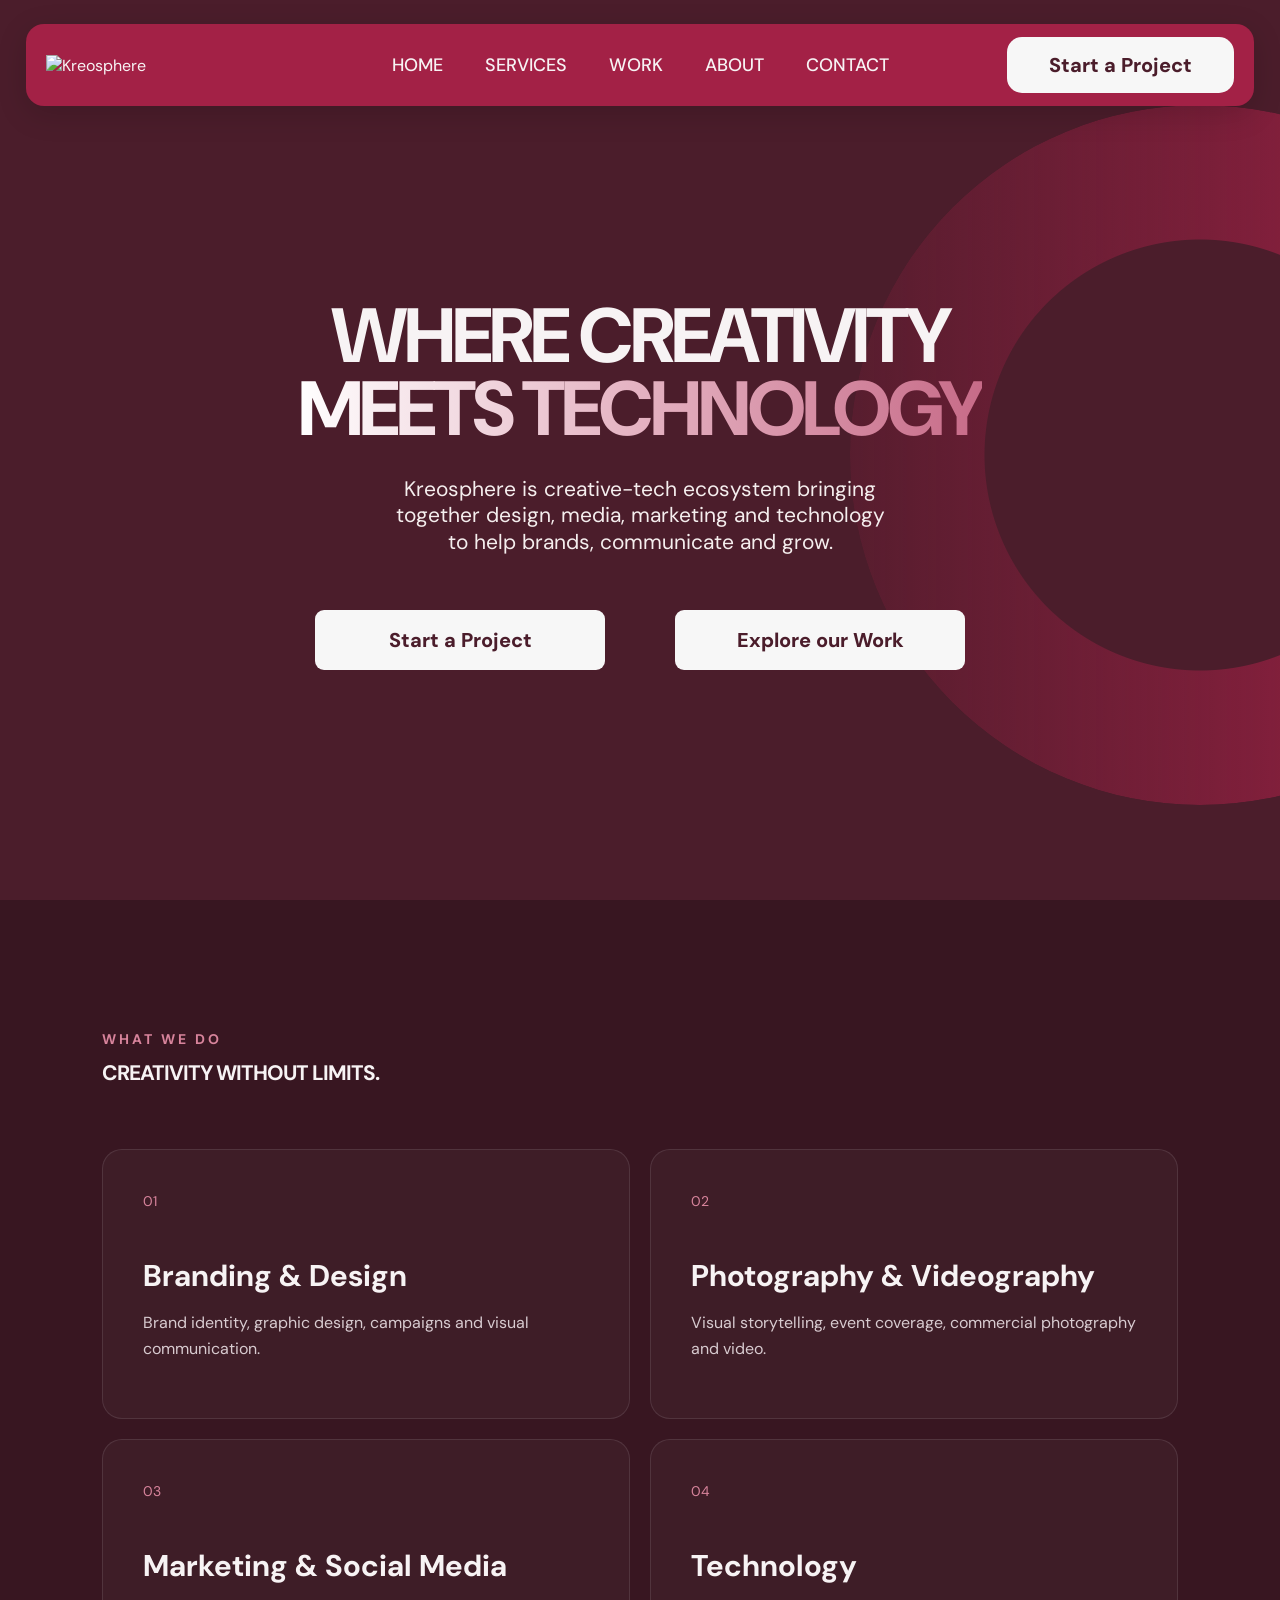
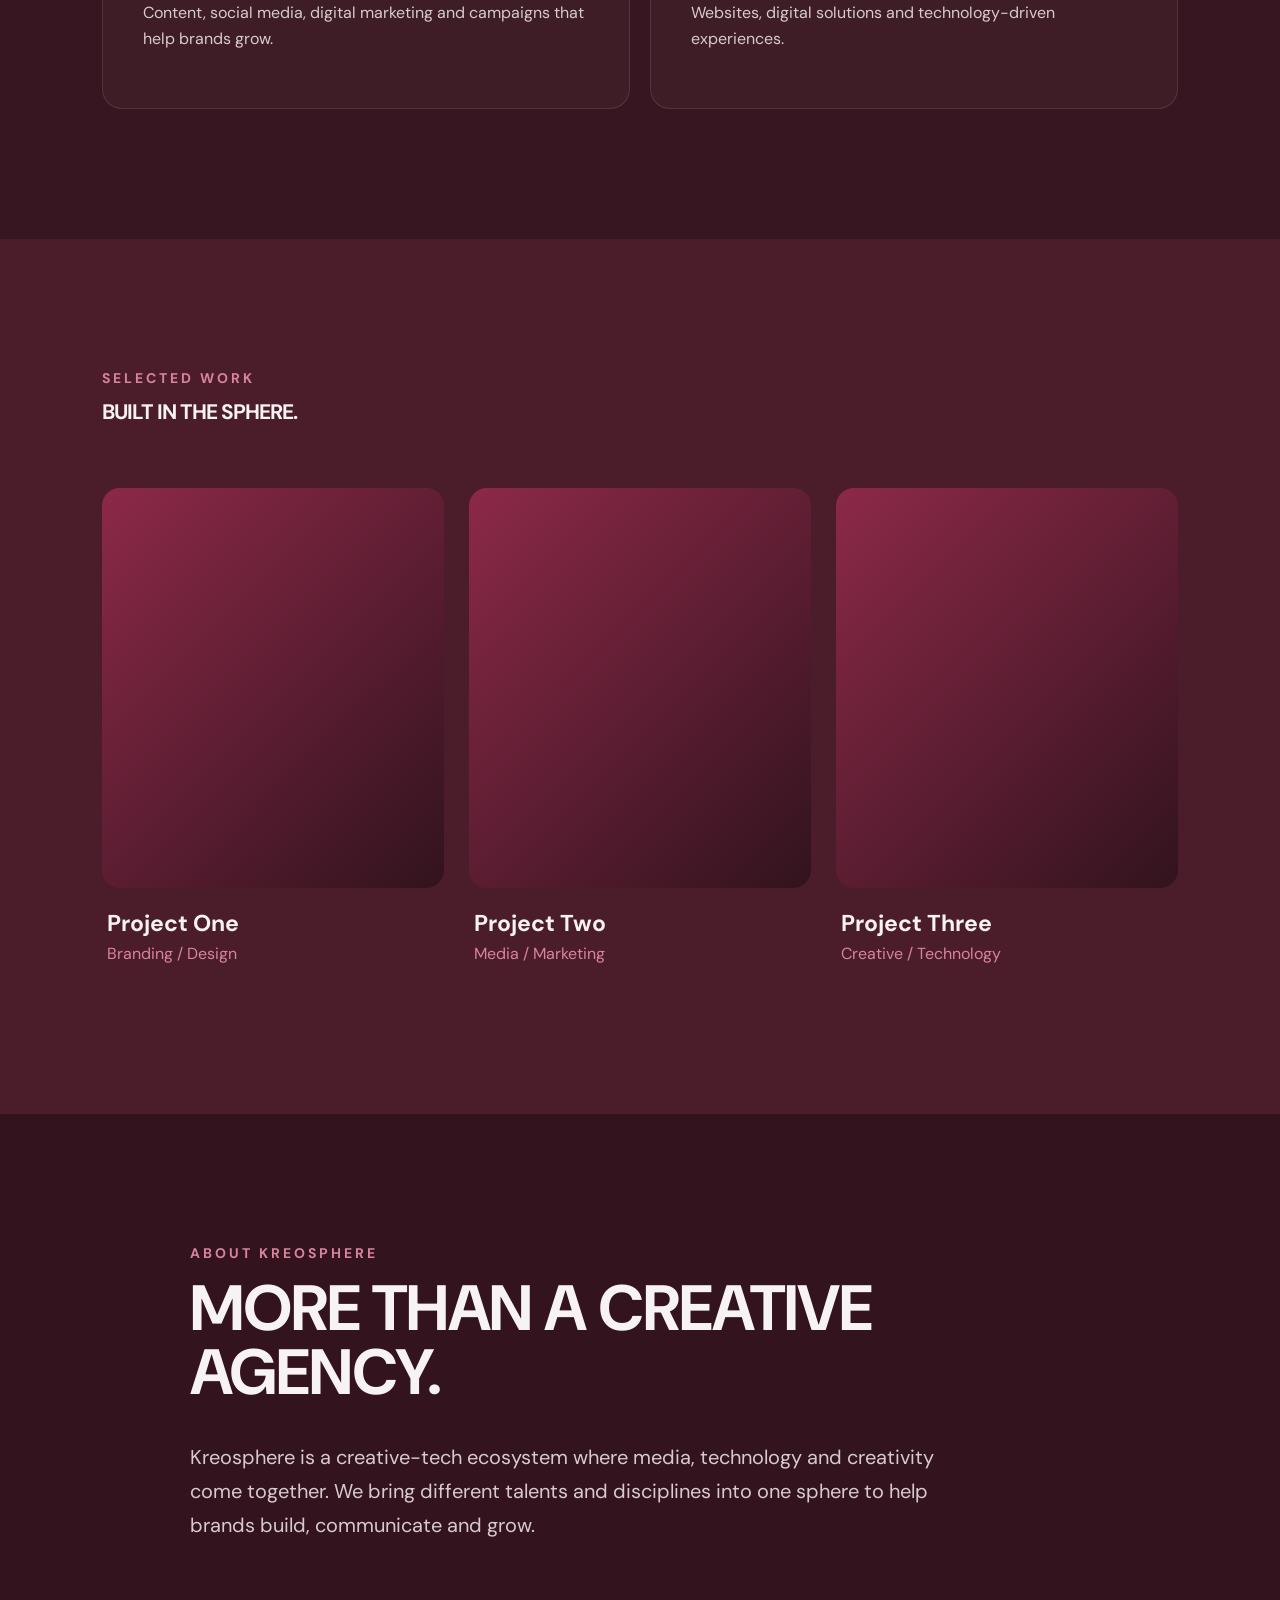
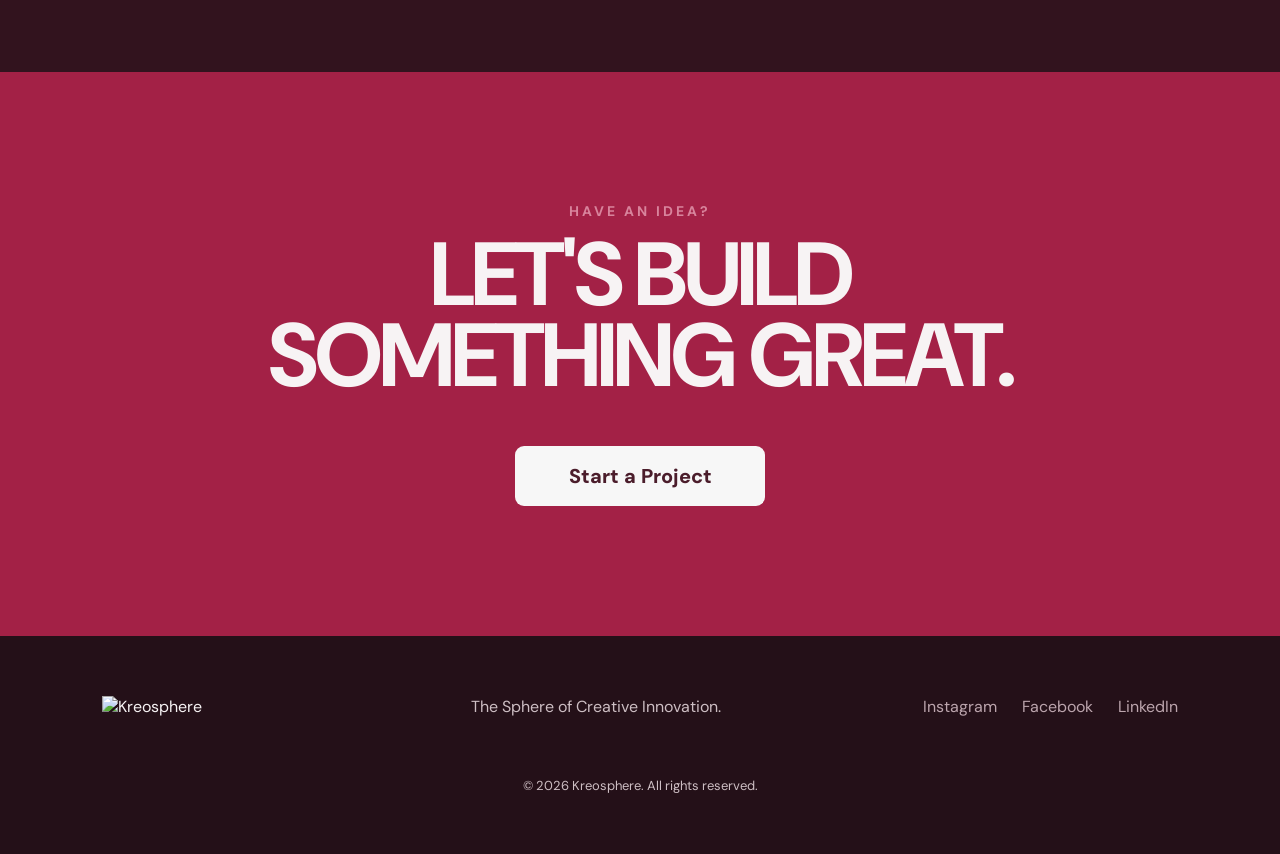
==== commit f6acb0e5: "Add files via upload" ====
--- a/index.html
+++ b/index.html
@@ -7,7 +7,7 @@
 
     <title>Kreosphere | The Sphere of Creative Innovation</title>
 
-    <link rel="icon" type="image/png" href="assets/Logomark.png" />
+    <link rel="icon" type="image/png" href="assets/kreosphere-favicon.png" />
 
     <!-- Google Font -->
     <link rel="preconnect" href="https://fonts.googleapis.com" />
@@ -23,10 +23,7 @@
   <body>
     <header class="navbar">
       <a href="#" class="logo">
-        <img
-          src="assets/IT project- Kreosphere build logo white.png"
-          alt="Kreosphere"
-        />
+        <img src="assets/kreosphere-logo-white.png" alt="Kreosphere" />
       </a>
 
       <nav class="nav-links">
@@ -57,8 +54,7 @@
           </p>
 
           <div class="hero-buttons">
-            <a href="contact.html" class="hero-button"> Start a Project </a>
-
+            <a href="contact.html" class="primary-button"> Start a Project </a>
             <a href="#work" class="secondary-button"> Explore our Work </a>
           </div>
         </div>
@@ -167,10 +163,7 @@
           SOMETHING GREAT.
         </h2>
 
-        <a href="contact.html" class="primary-button">
-          Start a Project
-        </a>
-       
+        <a href="contact.html" class="primary-button"> Start a Project </a>
       </section>
     </main>
 
@@ -178,7 +171,7 @@
     <footer>
       <div class="footer-logo">
         <img
-          src="assets/IT project- Kreosphere build logo white secondary.png"
+          src="assets/kreosphere-logo-white-secondary.png"
           alt="Kreosphere"
         />
       </div>
--- a/styles.css
+++ b/styles.css
@@ -268,7 +268,7 @@
   font-size: clamp(40px, 5vw, 70px);
   line-height: 1;
 
-  letter-spacing: -3px;
+  letter-spacing: -1px;
 }
 
 /* =========================
@@ -963,4 +963,869 @@
         flex-wrap: wrap;
         justify-content: center;
     }
+}
+
+/* =========================================
+   KREOSPHERE ADMIN DASHBOARD
+========================================= */
+
+.admin-page {
+
+    margin: 0;
+
+    background: #f7f3f4;
+
+    color: #2b0716;
+
+    font-family: "DM Sans", sans-serif;
+
+}
+
+
+/* SIDEBAR */
+
+.admin-sidebar {
+
+    position: fixed;
+
+    left: 0;
+    top: 0;
+    bottom: 0;
+
+    width: 245px;
+
+    background: #2b0716;
+
+    padding: 30px 20px;
+
+    display: flex;
+
+    flex-direction: column;
+
+    box-sizing: border-box;
+
+}
+
+
+.admin-brand {
+
+    padding: 5px 10px 35px;
+
+    border-bottom: 1px solid rgba(255,255,255,.1);
+
+}
+
+
+.admin-brand img {
+
+    width: 125px;
+
+    height: auto;
+
+    display: block;
+
+}
+
+
+.admin-brand span {
+
+    display: block;
+
+    margin-top: 12px;
+
+    font-size: 9px;
+
+    letter-spacing: 2px;
+
+    color: #c9a7b3;
+
+}
+
+
+/* NAVIGATION */
+
+.admin-nav {
+
+    margin-top: 35px;
+
+    display: flex;
+
+    flex-direction: column;
+
+    gap: 7px;
+
+}
+
+
+.admin-nav-item {
+
+    position: relative;
+
+    display: flex;
+
+    align-items: center;
+
+    gap: 13px;
+
+    padding: 14px 15px;
+
+    border-radius: 10px;
+
+    color: #bca5ad;
+
+    text-decoration: none;
+
+    font-size: 14px;
+
+    transition: .2s ease;
+
+}
+
+
+.admin-nav-item span:first-child {
+
+    width: 20px;
+
+    text-align: center;
+
+}
+
+
+.admin-nav-item:hover {
+
+    background: rgba(255,255,255,.06);
+
+    color: #ffffff;
+
+}
+
+
+.admin-nav-item.active {
+
+    background: rgba(255,255,255,.1);
+
+    color: #ffffff;
+
+}
+
+
+.nav-count {
+
+    margin-left: auto;
+
+    background: #f5eee9;
+
+    color: #2b0716;
+
+    min-width: 22px;
+
+    height: 22px;
+
+    display: flex;
+
+    align-items: center;
+
+    justify-content: center;
+
+    border-radius: 50%;
+
+    font-size: 11px;
+
+    font-weight: 700;
+
+}
+
+
+/* SIDEBAR BOTTOM */
+
+.admin-sidebar-bottom {
+
+    margin-top: auto;
+
+}
+
+
+.view-site {
+
+    display: block;
+
+    padding: 13px 15px;
+
+    color: #c9a7b3;
+
+    text-decoration: none;
+
+    font-size: 13px;
+
+}
+
+
+/* MAIN */
+
+.admin-main {
+
+    margin-left: 245px;
+
+    padding: 40px 50px;
+
+    min-height: 100vh;
+
+    box-sizing: border-box;
+
+}
+
+
+/* TOP BAR */
+
+.admin-topbar {
+
+    display: flex;
+
+    justify-content: space-between;
+
+    align-items: center;
+
+    margin-bottom: 40px;
+
+}
+
+
+.admin-small-label {
+
+    margin: 0 0 8px;
+
+    color: #9b6577;
+
+    font-size: 10px;
+
+    font-weight: 700;
+
+    letter-spacing: 2px;
+
+}
+
+
+.admin-topbar h1 {
+
+    margin: 0;
+
+    font-size: 36px;
+
+    letter-spacing: -1px;
+
+}
+
+
+.admin-user {
+
+    display: flex;
+
+    align-items: center;
+
+    gap: 12px;
+
+}
+
+
+.admin-user strong {
+
+    display: block;
+
+    font-size: 13px;
+
+}
+
+
+.admin-user small {
+
+    display: block;
+
+    margin-top: 3px;
+
+    color: #8e7a81;
+
+    font-size: 11px;
+
+}
+
+
+.admin-avatar {
+
+    width: 40px;
+
+    height: 40px;
+
+    border-radius: 50%;
+
+    background: #2b0716;
+
+    color: #ffffff;
+
+    display: flex;
+
+    align-items: center;
+
+    justify-content: center;
+
+    font-weight: 700;
+
+}
+
+
+/* STATISTICS */
+
+.dashboard-stats {
+
+    display: grid;
+
+    grid-template-columns: repeat(4, 1fr);
+
+    gap: 18px;
+
+    margin-bottom: 45px;
+
+}
+
+
+.stat-card {
+
+    background: #ffffff;
+
+    border: 1px solid #eadfe3;
+
+    border-radius: 16px;
+
+    padding: 23px;
+
+}
+
+
+.stat-label {
+
+    display: block;
+
+    color: #8e7a81;
+
+    font-size: 12px;
+
+    margin-bottom: 15px;
+
+}
+
+
+.stat-number {
+
+    display: block;
+
+    font-size: 32px;
+
+    letter-spacing: -1px;
+
+}
+
+
+.stat-note {
+
+    display: block;
+
+    color: #a78f97;
+
+    font-size: 11px;
+
+    margin-top: 7px;
+
+}
+
+
+/* SECTION */
+
+.admin-section {
+
+    background: #ffffff;
+
+    border: 1px solid #eadfe3;
+
+    border-radius: 18px;
+
+    overflow: hidden;
+
+}
+
+
+.admin-section-heading {
+
+    display: flex;
+
+    align-items: center;
+
+    justify-content: space-between;
+
+    padding: 27px 28px;
+
+    border-bottom: 1px solid #eee5e8;
+
+}
+
+
+.section-heading span,
+.quick-actions span {
+
+    font-size: 9px;
+
+    letter-spacing: 2px;
+
+    font-weight: 700;
+
+    color: #a07180;
+
+}
+
+
+.section-heading h2,
+.quick-actions h2 {
+
+    margin: 7px 0 0;
+
+    font-size: 21px;
+
+}
+
+
+.view-all-btn {
+
+    background: transparent;
+
+    border: none;
+
+    color: #76243e;
+
+    font-family: inherit;
+
+    font-weight: 600;
+
+    cursor: pointer;
+
+}
+
+
+/* TABLE */
+
+.table-header,
+.inquiry-row {
+
+    display: grid;
+
+    grid-template-columns: 2fr 1.4fr 1.2fr 1fr;
+
+    align-items: center;
+
+    gap: 20px;
+
+    padding: 17px 28px;
+
+}
+
+
+.table-header {
+
+    background: #fbf9fa;
+
+    color: #a18b92;
+
+    font-size: 9px;
+
+    font-weight: 700;
+
+    letter-spacing: 1px;
+
+}
+
+
+.inquiry-row {
+
+    min-height: 70px;
+
+    border-top: 1px solid #f0e8eb;
+
+    font-size: 13px;
+
+    color: #5d4d53;
+
+}
+
+
+.client-info {
+
+    display: flex;
+
+    align-items: center;
+
+    gap: 12px;
+
+}
+
+
+.client-avatar {
+
+    width: 34px;
+
+    height: 34px;
+
+    border-radius: 50%;
+
+    background: #f0e2e7;
+
+    color: #6d2039;
+
+    display: flex;
+
+    align-items: center;
+
+    justify-content: center;
+
+    font-size: 10px;
+
+    font-weight: 700;
+
+}
+
+
+.client-info strong {
+
+    display: block;
+
+    color: #2b0716;
+
+    font-size: 13px;
+
+}
+
+
+.client-info small {
+
+    display: block;
+
+    margin-top: 3px;
+
+    color: #a18b92;
+
+    font-size: 10px;
+
+}
+
+
+/* STATUS */
+
+.status {
+
+    display: inline-flex;
+
+    width: fit-content;
+
+    padding: 6px 10px;
+
+    border-radius: 999px;
+
+    font-size: 10px;
+
+    font-weight: 700;
+
+}
+
+
+.status-new {
+
+    background: #f5e7ec;
+
+    color: #74243e;
+
+}
+
+
+.status-contacted {
+
+    background: #eee9f4;
+
+    color: #634b79;
+
+}
+
+
+.status-progress {
+
+    background: #f5eee0;
+
+    color: #876b2e;
+
+}
+
+
+.status-completed {
+
+    background: #e7f1ea;
+
+    color: #39704b;
+
+}
+
+
+/* QUICK ACTIONS */
+
+.quick-actions {
+
+    margin-top: 25px;
+
+    background: #2b0716;
+
+    color: #ffffff;
+
+    border-radius: 18px;
+
+    padding: 25px 28px;
+
+    display: flex;
+
+    align-items: center;
+
+    justify-content: space-between;
+
+}
+
+
+.quick-actions span {
+
+    color: #c9a7b3;
+
+}
+
+
+.quick-actions h2 {
+
+    color: #ffffff;
+
+}
+
+
+.action-buttons {
+
+    display: flex;
+
+    gap: 10px;
+
+}
+
+
+.action-buttons button {
+
+    border: 1px solid rgba(255,255,255,.15);
+
+    background: rgba(255,255,255,.08);
+
+    color: #ffffff;
+
+    border-radius: 999px;
+
+    padding: 11px 17px;
+
+    font-family: inherit;
+
+    font-size: 12px;
+
+    cursor: pointer;
+
+}
+
+
+.action-buttons button:hover {
+
+    background: rgba(255,255,255,.15);
+
+}
+
+
+/* ADMIN MOBILE */
+
+@media (max-width: 1000px) {
+
+    .dashboard-stats {
+
+        grid-template-columns: repeat(2, 1fr);
+
+    }
+
+}
+
+
+@media (max-width: 750px) {
+
+    .admin-sidebar {
+
+        position: static;
+
+        width: 100%;
+
+        height: auto;
+
+    }
+
+
+    .admin-nav {
+
+        flex-direction: row;
+
+        overflow-x: auto;
+
+    }
+
+
+    .admin-nav-item {
+
+        white-space: nowrap;
+
+    }
+
+
+    .admin-sidebar-bottom {
+
+        display: none;
+
+    }
+
+
+    .admin-main {
+
+        margin-left: 0;
+
+        padding: 30px 20px;
+
+    }
+
+
+    .dashboard-stats {
+
+        grid-template-columns: 1fr;
+
+    }
+
+
+    .admin-topbar {
+
+        align-items: flex-start;
+
+        gap: 20px;
+
+    }
+
+
+    .table-header {
+
+        display: none;
+
+    }
+
+
+    .inquiry-row {
+
+        grid-template-columns: 1fr;
+
+        gap: 10px;
+
+        padding: 20px;
+
+    }
+
+
+    .quick-actions {
+
+        flex-direction: column;
+
+        align-items: flex-start;
+
+        gap: 20px;
+
+    }
+
+}
+/* =========================================
+   FORM ERROR MESSAGE
+========================================= */
+
+.form-error-message {
+
+    display: none;
+
+    margin-top: 20px;
+
+    padding: 15px 17px;
+
+    border-radius: 12px;
+
+    background: #4a1725;
+
+    border: 1px solid #8f3f58;
+
+    color: #f4dbe3;
+
+    font-size: 13px;
+
+    line-height: 1.6;
+
+}
+
+/* ================================
+   SUCCESS PAGE
+================================ */
+
+.success-page {
+    min-height: 100vh;
+    display: flex;
+    align-items: center;
+    justify-content: center;
+    padding: 40px 20px;
+    background: #491F2D;
+}
+
+.success-card {
+    width: 100%;
+    max-width: 650px;
+    padding: 60px 40px;
+    text-align: center;
+    background: #8B233E;
+    border-radius: 20px;
+    box-shadow: 0 20px 60px rgba(0, 0, 0, 0.25);
+}
+
+.success-icon {
+    width: 80px;
+    height: 80px;
+    margin: 0 auto 25px;
+    display: flex;
+    align-items: center;
+    justify-content: center;
+    border-radius: 50%;
+    background: #F2F2F2;
+    color: #8B233E;
+    font-size: 42px;
+    font-weight: 700;
+}
+
+.success-card h1 {
+    margin-bottom: 15px;
+    color: #F2F2F2;
+    font-size: 38px;
+}
+
+.success-card p {
+    max-width: 500px;
+    margin: 0 auto 35px;
+    color: rgba(242, 242, 242, 0.85);
+    font-size: 17px;
+    line-height: 1.7;
+}
+
+.success-actions {
+    display: flex;
+    justify-content: center;
+    gap: 15px;
+    flex-wrap: wrap;
 }
